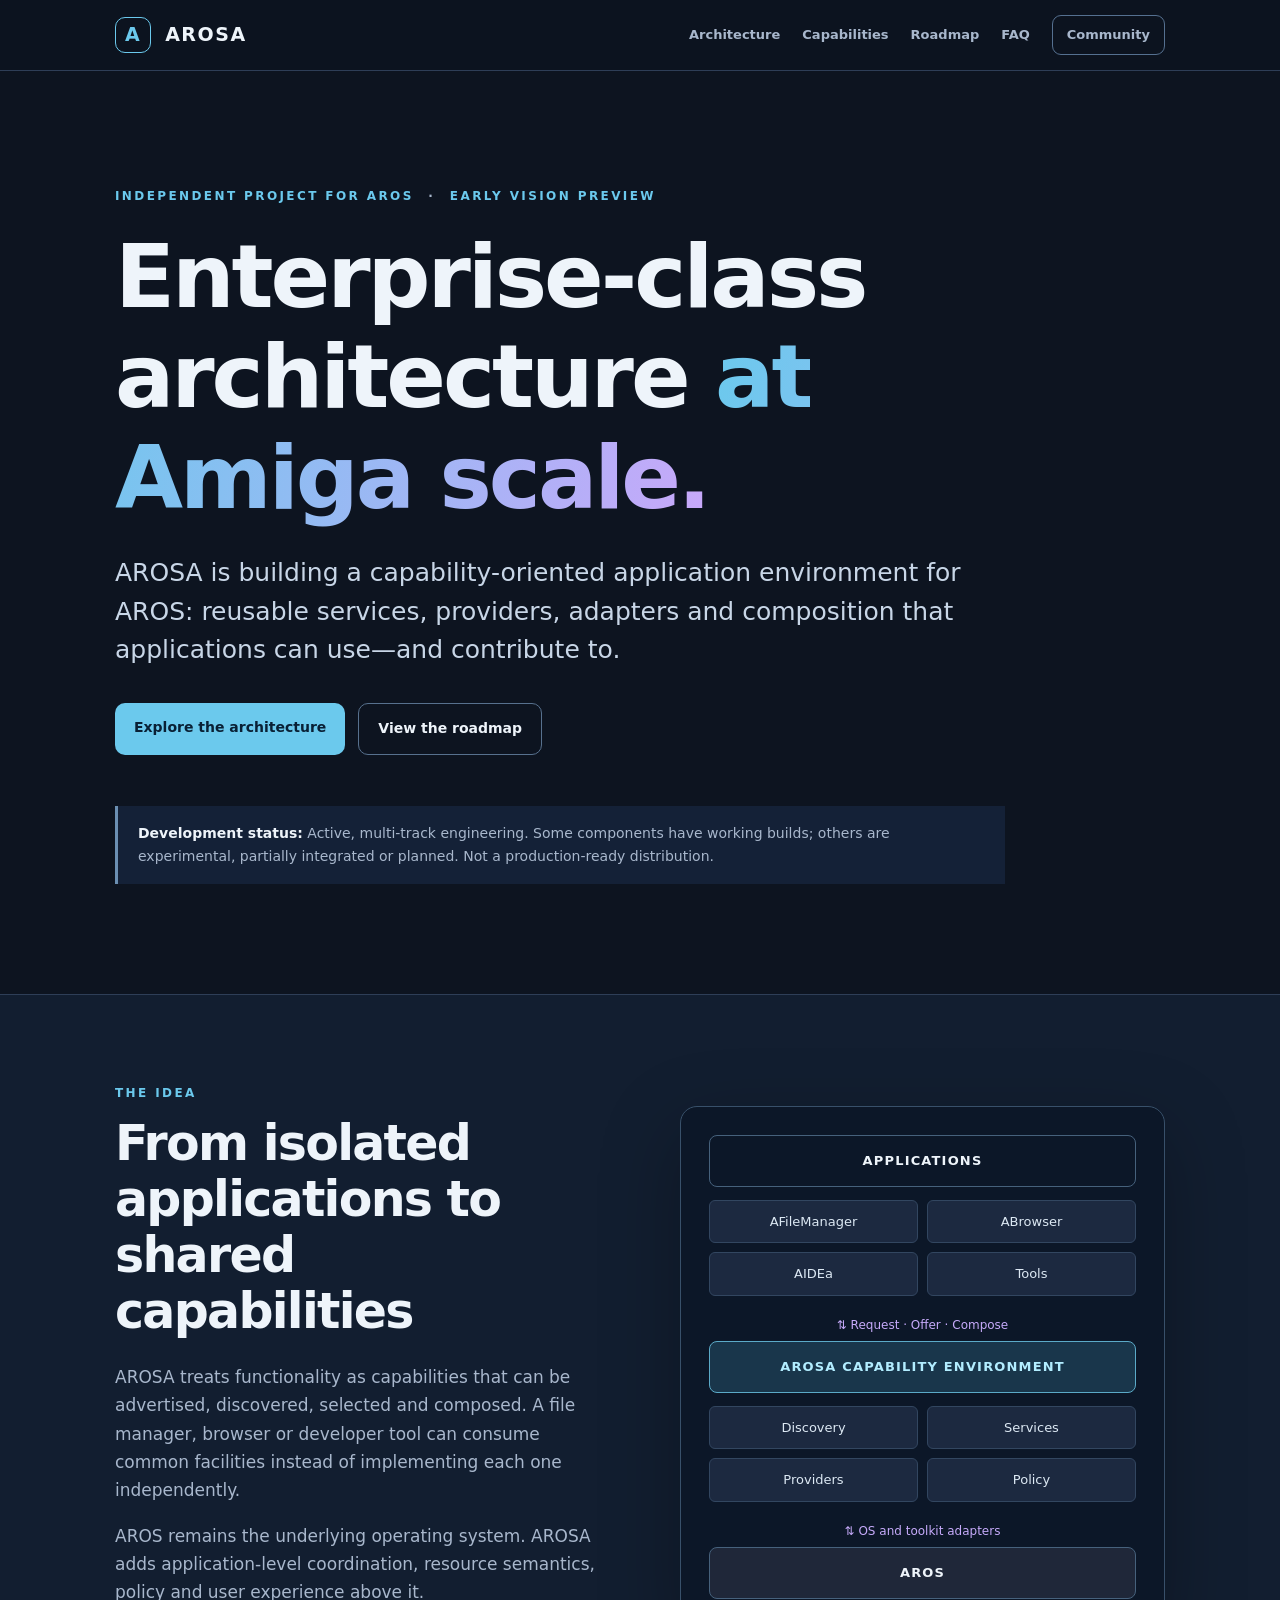
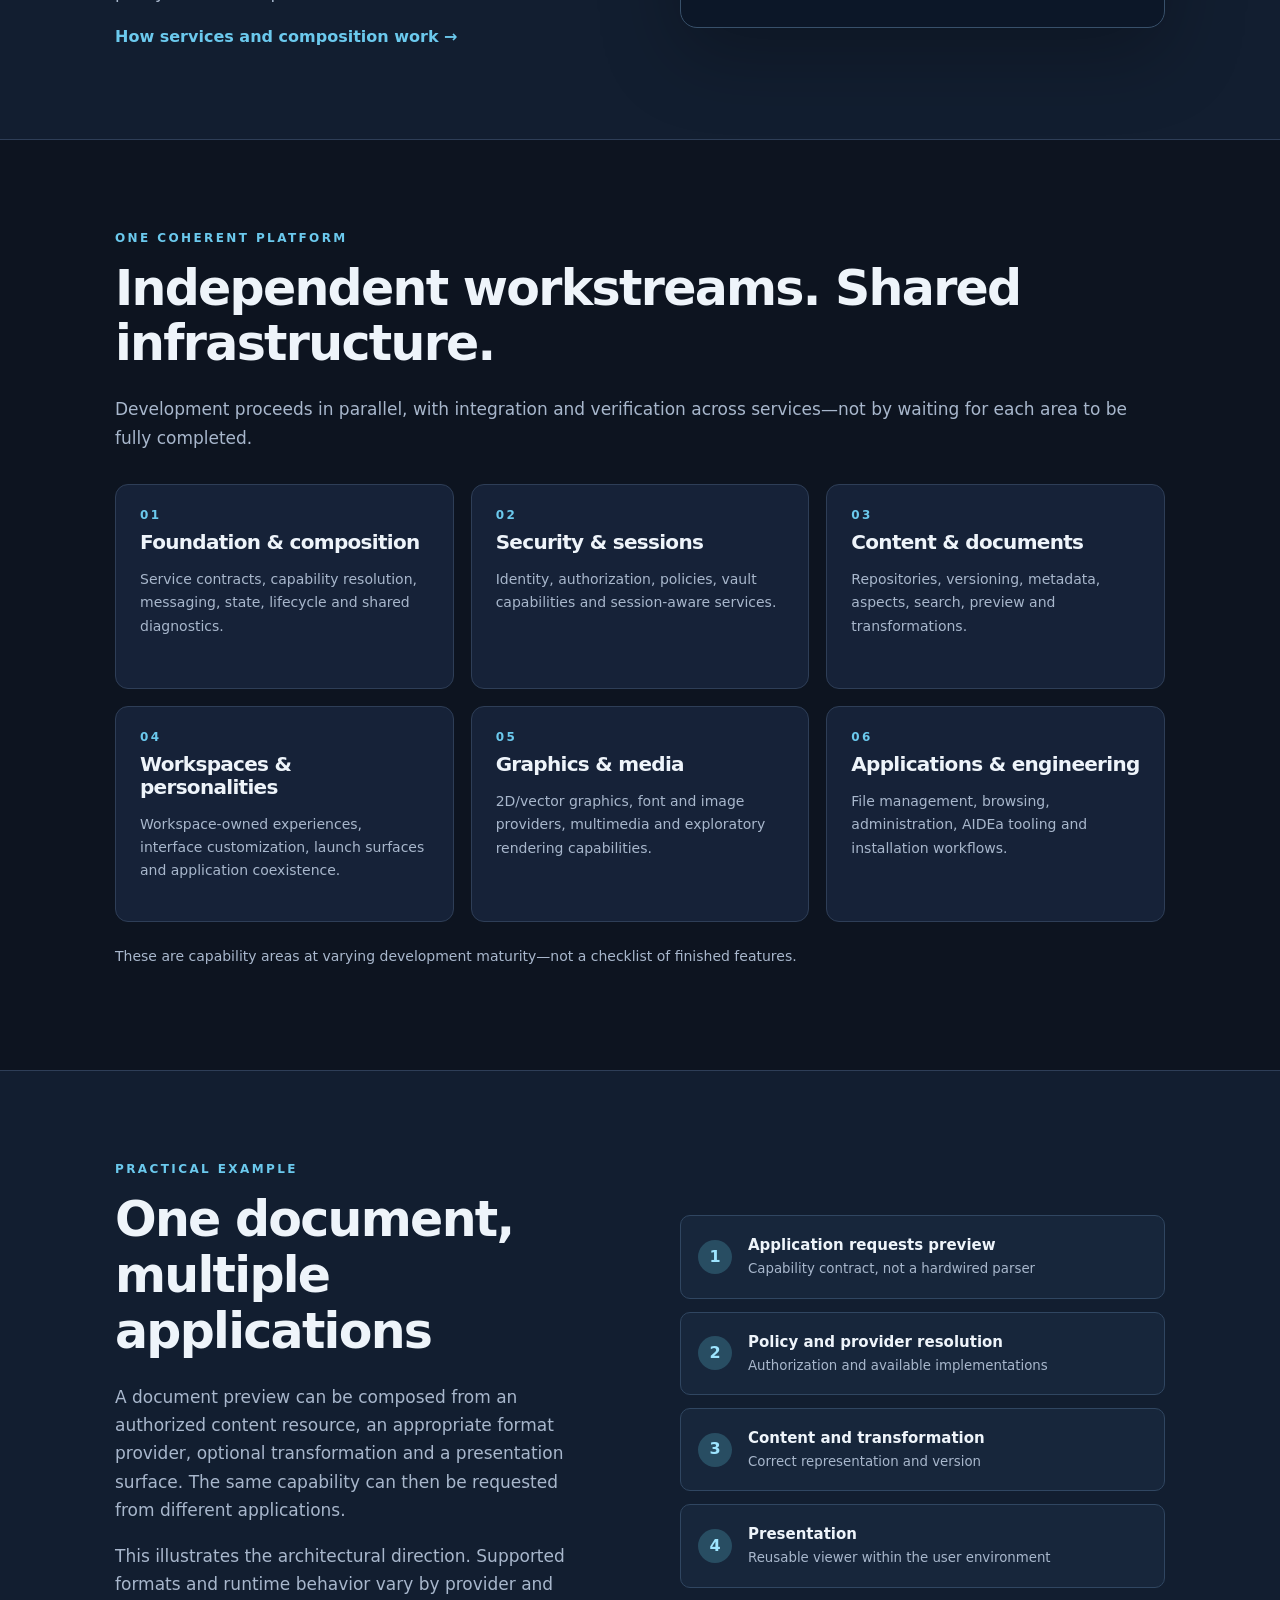
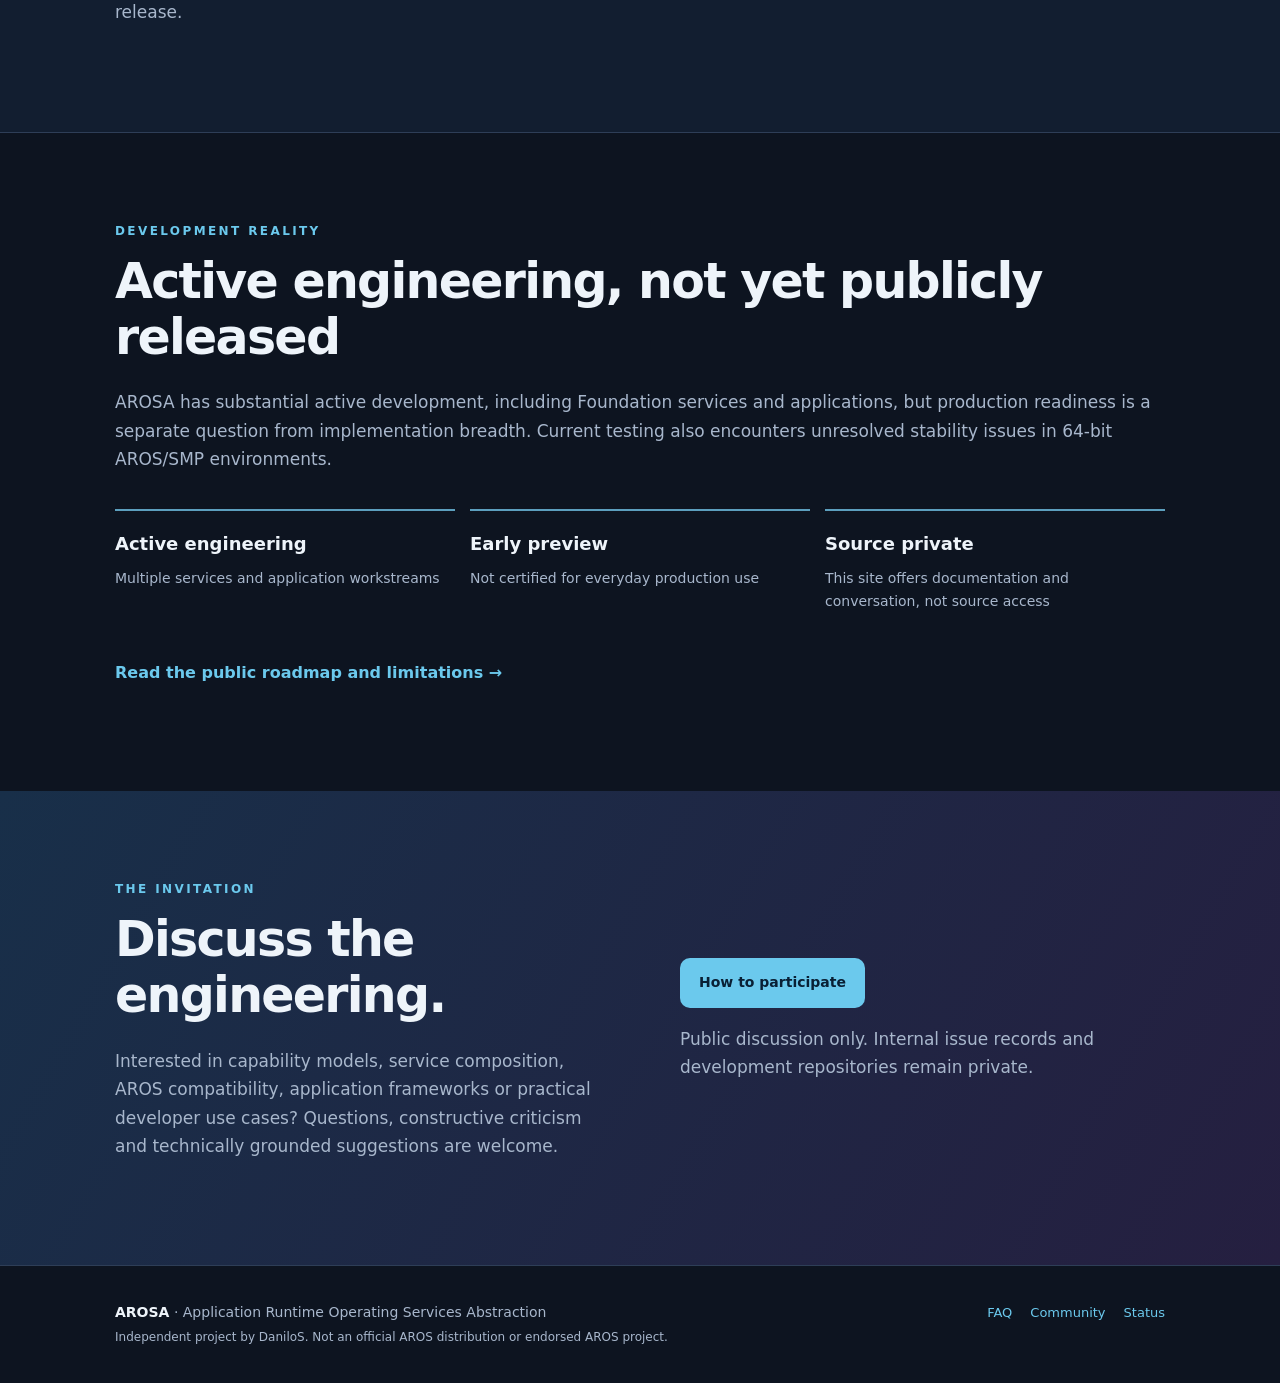
==== docs/index.html @ aa1e1077 "Initial AROSA public project website" ====
<!DOCTYPE html>
<html lang="en">
<head>
<meta charset="utf-8"><meta name="viewport" content="width=device-width,initial-scale=1">
<meta name="description" content="AROSA is an independent capability-oriented application platform under development for AROS. Explore the vision, architecture, progress and public roadmap.">
<meta name="theme-color" content="#101827">
<title>AROSA — Enterprise-class architecture at Amiga scale</title>
<link rel="stylesheet" href="style.css">
</head>
<body>
<a class="skip" href="#main">Skip to content</a>
<header class="nav"><div class="container nav-inner"><a class="wordmark" href="index.html" aria-label="AROSA home"><span class="mark">A</span> AROSA</a><nav aria-label="Main navigation"><a href="#architecture">Architecture</a><a href="#capabilities">Capabilities</a><a href="roadmap.html">Roadmap</a><a href="faq.html">FAQ</a><a class="nav-link" href="community.html">Community</a></nav></div></header>
<main id="main">
<section class="hero container"><div class="eyebrow">Independent project for AROS <span class="dot">·</span> Early vision preview</div><h1>Enterprise-class architecture <em>at Amiga scale.</em></h1><p class="lead">AROSA is building a capability-oriented application environment for AROS: reusable services, providers, adapters and composition that applications can use—and contribute to.</p><div class="actions"><a class="button primary" href="architecture.html">Explore the architecture</a><a class="button secondary" href="roadmap.html">View the roadmap</a></div><div class="note"><strong>Development status:</strong> Active, multi-track engineering. Some components have working builds; others are experimental, partially integrated or planned. Not a production-ready distribution.</div></section>
<section class="section band" id="architecture"><div class="container split"><div><div class="eyebrow">The idea</div><h2>From isolated applications to shared capabilities</h2><p>AROSA treats functionality as capabilities that can be advertised, discovered, selected and composed. A file manager, browser or developer tool can consume common facilities instead of implementing each one independently.</p><p>AROS remains the underlying operating system. AROSA adds application-level coordination, resource semantics, policy and user experience above it.</p><a class="text-link" href="architecture.html">How services and composition work →</a></div><div class="diagram" role="img" aria-label="Applications consume and provide capabilities through AROSA services, providers and adapters on top of AROS"><div class="diagram-title">APPLICATIONS</div><div class="tiles"><span>AFileManager</span><span>ABrowser</span><span>AIDEa</span><span>Tools</span></div><div class="connection">⇅ Request · Offer · Compose</div><div class="diagram-title highlight">AROSA CAPABILITY ENVIRONMENT</div><div class="tiles"><span>Discovery</span><span>Services</span><span>Providers</span><span>Policy</span></div><div class="connection">⇅ OS and toolkit adapters</div><div class="diagram-title base">AROS</div></div></div></section>
<section class="section container" id="capabilities"><div class="eyebrow">One coherent platform</div><h2>Independent workstreams. Shared infrastructure.</h2><p class="intro">Development proceeds in parallel, with integration and verification across services—not by waiting for each area to be fully completed.</p><div class="cards"><article class="feature"><div class="feature-icon">01</div><h3>Foundation & composition</h3><p>Service contracts, capability resolution, messaging, state, lifecycle and shared diagnostics.</p></article><article class="feature"><div class="feature-icon">02</div><h3>Security & sessions</h3><p>Identity, authorization, policies, vault capabilities and session-aware services.</p></article><article class="feature"><div class="feature-icon">03</div><h3>Content & documents</h3><p>Repositories, versioning, metadata, aspects, search, preview and transformations.</p></article><article class="feature"><div class="feature-icon">04</div><h3>Workspaces & personalities</h3><p>Workspace-owned experiences, interface customization, launch surfaces and application coexistence.</p></article><article class="feature"><div class="feature-icon">05</div><h3>Graphics & media</h3><p>2D/vector graphics, font and image providers, multimedia and exploratory rendering capabilities.</p></article><article class="feature"><div class="feature-icon">06</div><h3>Applications & engineering</h3><p>File management, browsing, administration, AIDEa tooling and installation workflows.</p></article></div><p class="subtle">These are capability areas at varying development maturity—not a checklist of finished features.</p></section>
<section class="section band"><div class="container split"><div><div class="eyebrow">Practical example</div><h2>One document, multiple applications</h2><p>A document preview can be composed from an authorized content resource, an appropriate format provider, optional transformation and a presentation surface. The same capability can then be requested from different applications.</p><p>This illustrates the architectural direction. Supported formats and runtime behavior vary by provider and release.</p></div><div class="steps"><div><b>1</b><span><strong>Application requests preview</strong><small>Capability contract, not a hardwired parser</small></span></div><div><b>2</b><span><strong>Policy and provider resolution</strong><small>Authorization and available implementations</small></span></div><div><b>3</b><span><strong>Content and transformation</strong><small>Correct representation and version</small></span></div><div><b>4</b><span><strong>Presentation</strong><small>Reusable viewer within the user environment</small></span></div></div></div></section>
<section class="section container" id="status"><div class="eyebrow">Development reality</div><h2>Active engineering, not yet publicly released</h2><p class="intro">AROSA has substantial active development, including Foundation services and applications, but production readiness is a separate question from implementation breadth. Current testing also encounters unresolved stability issues in 64-bit AROS/SMP environments.</p><div class="status-grid"><div><strong>Active engineering</strong><span>Multiple services and application workstreams</span></div><div><strong>Early preview</strong><span>Not certified for everyday production use</span></div><div><strong>Source private</strong><span>This site offers documentation and conversation, not source access</span></div></div><p><a class="text-link" href="roadmap.html">Read the public roadmap and limitations →</a></p></section>
<section class="section callout"><div class="container split"><div><div class="eyebrow">The invitation</div><h2>Discuss the engineering.</h2><p>Interested in capability models, service composition, AROS compatibility, application frameworks or practical developer use cases? Questions, constructive criticism and technically grounded suggestions are welcome.</p></div><div><a class="button primary" href="community.html">How to participate</a><p class="mini">Public discussion only. Internal issue records and development repositories remain private.</p></div></div></section>
</main><footer><div class="container footer-inner"><div><strong>AROSA</strong> · Application Runtime Operating Services Abstraction<br><small>Independent project by DaniloS. Not an official AROS distribution or endorsed AROS project.</small></div><div><a href="faq.html">FAQ</a><a href="community.html">Community</a><a href="roadmap.html">Status</a></div></div></footer>
</body></html>
---- docs/style.css ----
:root{color-scheme:dark;--bg:#0d1420;--fg:#eef4fa;--muted:#a8b7cc;--line:#2e3e57;--panel:#162238;--accent:#6bc9ed;--accent2:#c8a8fa;--wide:1100px}*{box-sizing:border-box}html{scroll-behavior:smooth}body{margin:0;background:var(--bg);color:var(--fg);font:16px/1.67 system-ui,-apple-system,BlinkMacSystemFont,"Segoe UI",sans-serif}a{color:var(--accent)}a:hover{color:#a0edff}a:focus-visible{outline:3px solid var(--accent);outline-offset:4px;border-radius:4px}.container{max-width:var(--wide);margin:0 auto;padding:0 25px}.skip{position:absolute;top:-100px;left:12px;z-index:5;background:#fff;color:#121827;padding:12px}.skip:focus{top:10px}.nav{border-bottom:1px solid var(--line);background:rgba(13,20,32,.96);position:sticky;top:0;z-index:2}.nav-inner{display:flex;gap:20px;align-items:center;justify-content:space-between;min-height:70px}.wordmark{text-decoration:none;font-size:19px;font-weight:820;letter-spacing:.08em;color:var(--fg)}.mark{display:inline-flex;align-items:center;justify-content:center;border:1px solid var(--accent);border-radius:10px;width:36px;height:36px;color:var(--accent);margin-right:6px}.nav nav{display:flex;gap:22px;align-items:center;flex-wrap:wrap}.nav nav a{font-size:13px;font-weight:650;color:var(--muted);text-decoration:none}.nav nav a:hover{color:var(--fg)}.nav-link{border:1px solid #557090;padding:8px 14px;border-radius:9px}.hero{padding-top:115px;padding-bottom:110px}.eyebrow{font-size:12px;text-transform:uppercase;letter-spacing:.2em;font-weight:750;color:var(--accent)}.dot{padding:0 8px;color:var(--muted)}h1,h2,h3{line-height:1.14;letter-spacing:-.035em}h1{font-size:clamp(45px,7.1vw,88px);max-width:980px;margin:21px 0 26px;font-weight:790}h1 em{font-style:normal;background:linear-gradient(100deg,var(--accent),var(--accent2));-webkit-background-clip:text;background-clip:text;color:transparent}h2{font-size:clamp(32px,4vw,49px);margin:13px 0 23px}h3{font-size:20px;margin:10px 0 12px}.lead{font-size:clamp(19px,2.35vw,25px);max-width:850px;color:#c8d6e7;line-height:1.55}.actions{display:flex;gap:13px;flex-wrap:wrap;margin:33px 0}.button{display:inline-block;border-radius:10px;text-decoration:none;font-weight:750;padding:13px 19px;font-size:14px}.primary{background:var(--accent);color:#092035}.primary:hover{background:#a0edff;color:#092035}.secondary{border:1px solid #57718e;color:var(--fg);background:transparent}.secondary:hover{color:#fff;border-color:var(--accent)}.note{border-left:3px solid #6b8fb2;background:#142137;padding:16px 20px;max-width:890px;margin-top:51px;color:var(--muted);font-size:14px}.note strong{color:var(--fg)}.section{padding-top:88px;padding-bottom:88px}.band{background:#121e30;border-top:1px solid var(--line);border-bottom:1px solid var(--line)}.split{display:grid;grid-template-columns:1fr 1fr;gap:80px;align-items:center}.split p,.intro{color:var(--muted);font-size:17px}.text-link{text-decoration:none;font-weight:750}.diagram{background:#0c1728;border:1px solid #38506a;padding:28px;border-radius:17px;box-shadow:0 25px 80px #0004}.diagram-title{text-align:center;border:1px solid #46617c;padding:14px;border-radius:8px;font-weight:800;font-size:13px;letter-spacing:.09em}.diagram-title.highlight{background:#19364b;border-color:#5baac8;color:#b2edff}.diagram-title.base{background:#1f2739}.tiles{display:grid;grid-template-columns:repeat(2,1fr);gap:9px;margin:13px 0}.tiles span{text-align:center;background:#1c2940;border:1px solid #324660;border-radius:6px;padding:10px 5px;font-size:13px;color:#dce8f3}.connection{text-align:center;font-size:12px;color:#c6aafa;padding:6px}.cards{display:grid;grid-template-columns:repeat(3,1fr);gap:17px;margin-top:32px}.feature{background:var(--panel);border:1px solid var(--line);padding:24px;border-radius:13px;min-height:205px}.feature p,.subtle{color:var(--muted);font-size:14px}.feature-icon{color:var(--accent);font:750 12px/1 system-ui;letter-spacing:.2em}.subtle{margin-top:23px}.steps{display:grid;gap:13px}.steps>div{display:flex;align-items:center;gap:16px;background:#17263b;padding:17px;border-radius:10px;border:1px solid #304661}.steps b{border-radius:50%;width:34px;height:34px;display:grid;place-items:center;background:#284d62;color:#9ee5ff;flex:none}.steps strong{display:block;font-size:15px}.steps small{display:block;color:var(--muted)}.status-grid{display:grid;grid-template-columns:repeat(3,1fr);gap:15px;margin:35px 0}.status-grid>div{border-top:2px solid #5c9fbe;padding:18px 10px 12px 0}.status-grid strong{display:block;font-size:18px}.status-grid span{display:block;font-size:14px;color:var(--muted);margin-top:8px}.callout{background:linear-gradient(120deg,#182f49,#251f40)}.mini{font-size:13px;color:var(--muted)}footer{border-top:1px solid var(--line);padding:35px 0;color:var(--muted);font-size:14px}.footer-inner{display:flex;justify-content:space-between;gap:30px}.footer-inner strong{color:var(--fg)}footer a{margin-left:18px;text-decoration:none;font-size:13px}footer small{font-size:12px}.page-hero{padding:76px 25px 45px}.page-hero h1{font-size:clamp(40px,6vw,67px)}.page-content{padding-bottom:100px;max-width:920px}.page-content h2{font-size:30px;margin-top:55px}.page-content h3{margin-top:32px}.page-content p,.page-content li{color:var(--muted)}.page-content li{margin:10px 0}.page-content strong{color:var(--fg)}.page-content .note{margin:28px 0}.table-wrap{overflow-x:auto}table{border-collapse:collapse;width:100%;font-size:14px}td,th{text-align:left;vertical-align:top;padding:13px;border-bottom:1px solid var(--line)}th{color:var(--fg);background:#18283a}td{color:var(--muted)}.pill{font-size:11px;letter-spacing:.06em;text-transform:uppercase;color:#c0dded;border:1px solid #46647a;border-radius:20px;padding:3px 8px;white-space:nowrap}@media(max-width:760px){.nav-inner{align-items:flex-start;padding-top:15px;padding-bottom:15px;flex-direction:column}.nav nav{gap:12px}.hero{padding-top:68px;padding-bottom:65px}.section{padding-top:60px;padding-bottom:60px}.split{grid-template-columns:1fr;gap:35px}.cards{grid-template-columns:1fr 1fr}.status-grid{grid-template-columns:1fr}.footer-inner{flex-direction:column}.footer-inner a{margin:0 15px 0 0}}@media(max-width:520px){.cards{grid-template-columns:1fr}.container{padding:0 18px}.nav nav a{font-size:12px}.hero .actions .button{width:100%;text-align:center}}@media(prefers-reduced-motion:reduce){html{scroll-behavior:auto}}
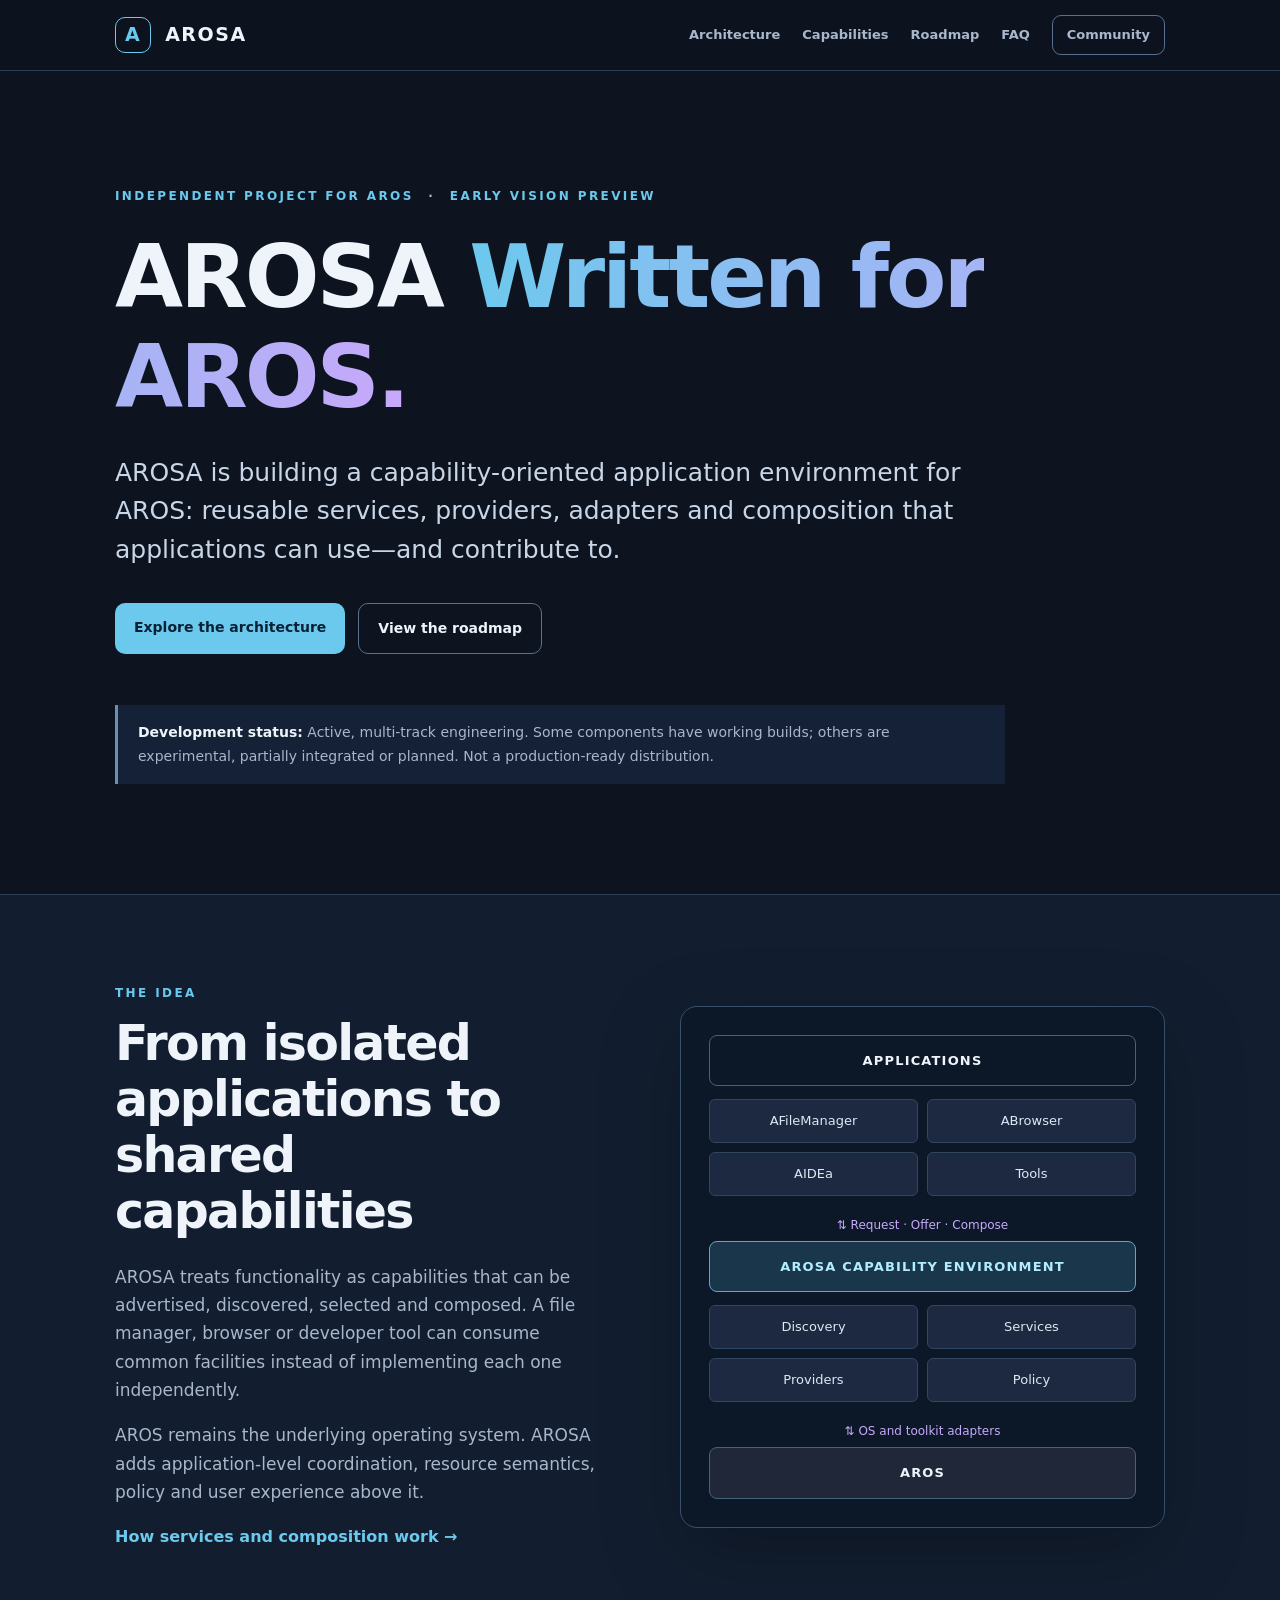
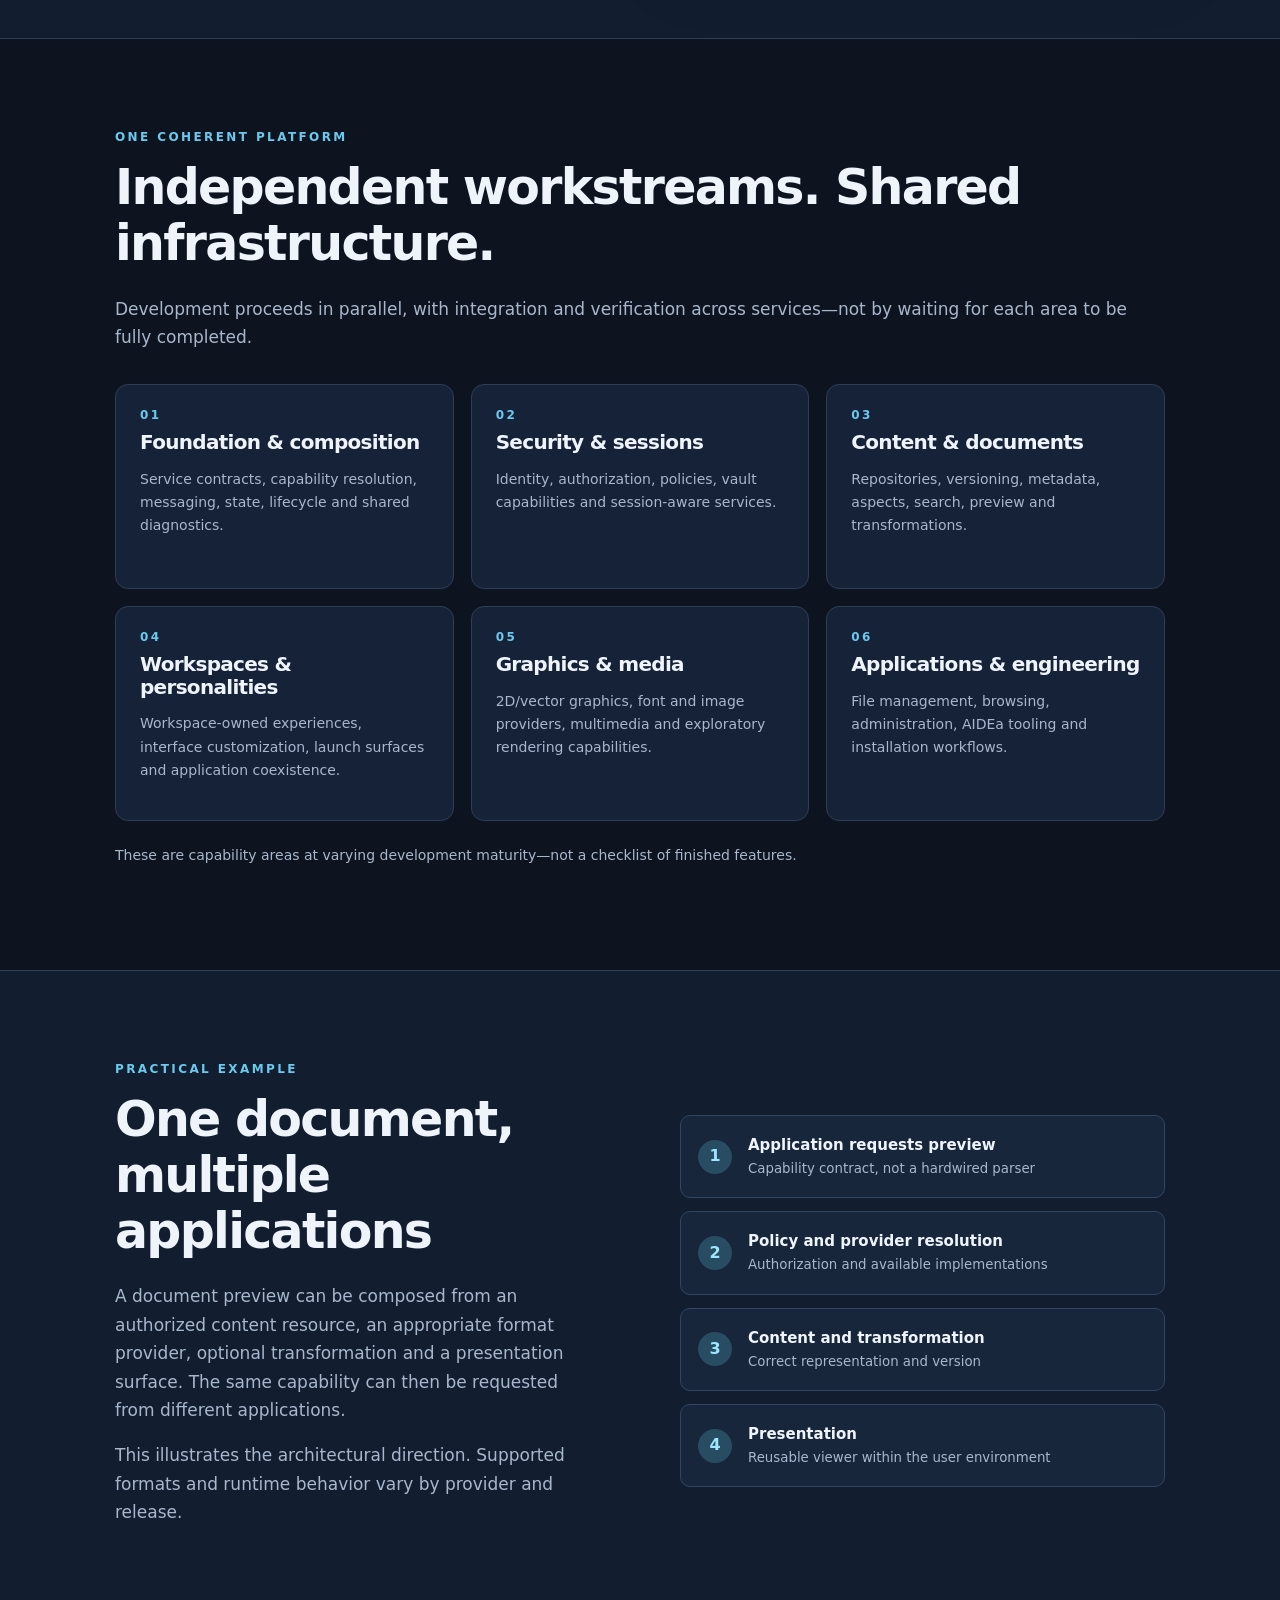
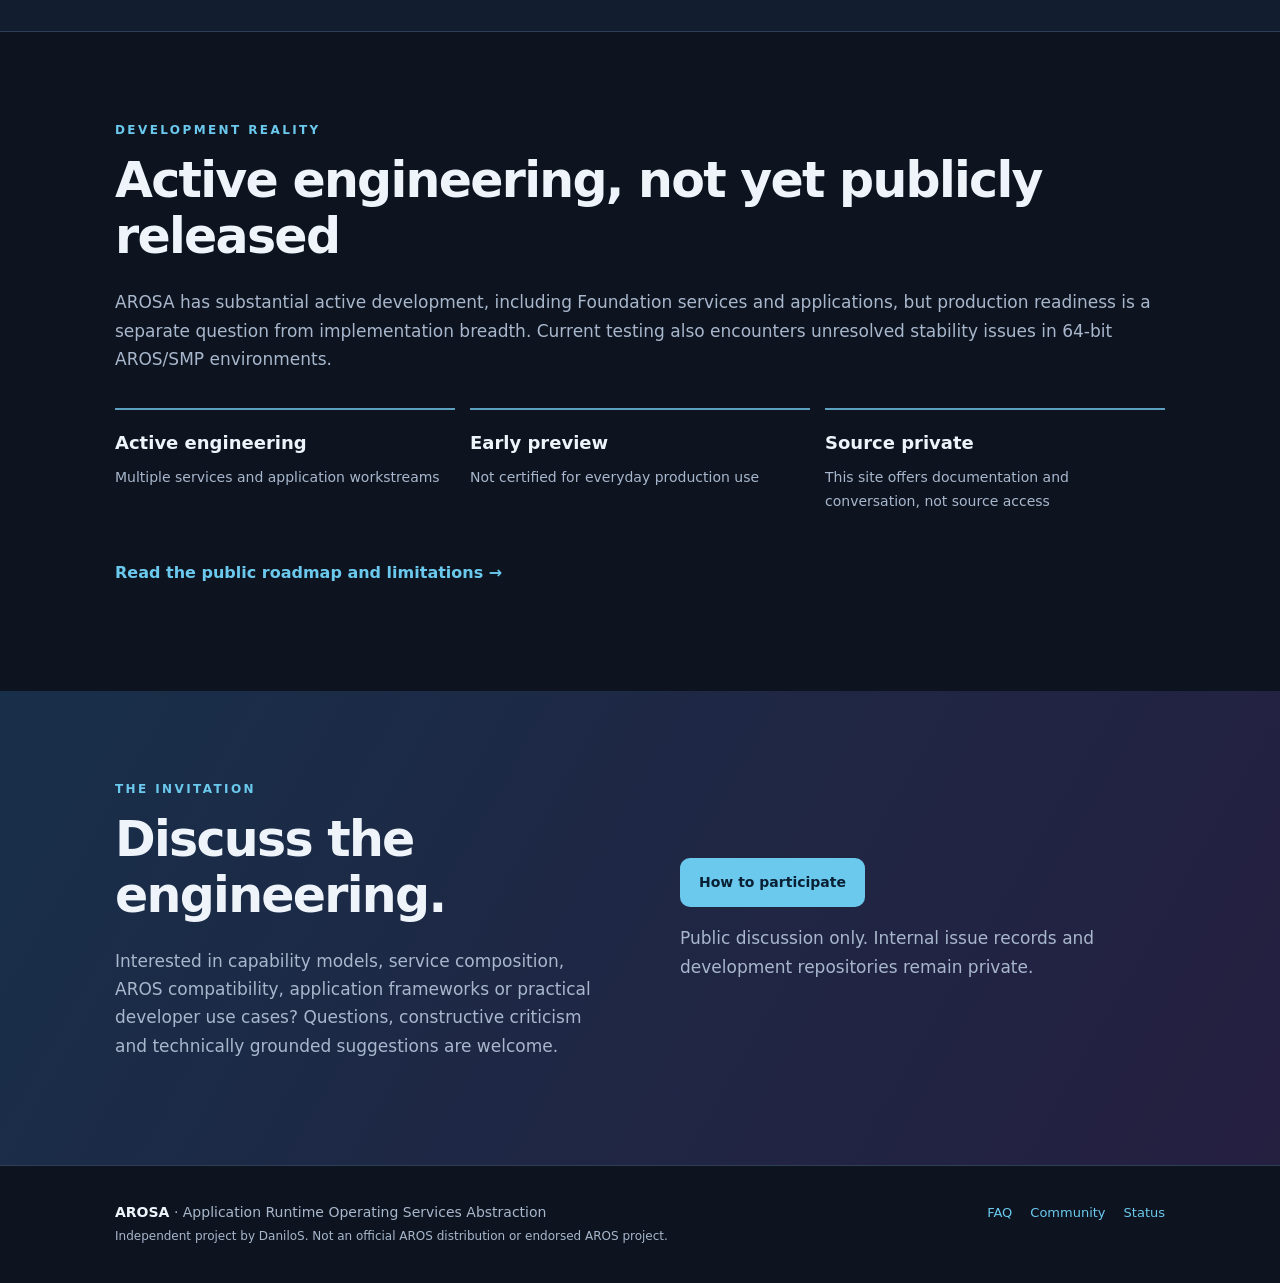
==== commit ff6ec89c: "Use Written for AROS for prereleases; reserve stronger tagline for AROSA 1.0" ====
--- a/docs/index.html
+++ b/docs/index.html
@@ -4,14 +4,14 @@
 <meta charset="utf-8"><meta name="viewport" content="width=device-width,initial-scale=1">
 <meta name="description" content="AROSA is an independent capability-oriented application platform under development for AROS. Explore the vision, architecture, progress and public roadmap.">
 <meta name="theme-color" content="#101827">
-<title>AROSA — Enterprise-class architecture at Amiga scale</title>
+<title>AROSA — Written for AROS</title>
 <link rel="stylesheet" href="style.css">
 </head>
 <body>
 <a class="skip" href="#main">Skip to content</a>
 <header class="nav"><div class="container nav-inner"><a class="wordmark" href="index.html" aria-label="AROSA home"><span class="mark">A</span> AROSA</a><nav aria-label="Main navigation"><a href="#architecture">Architecture</a><a href="#capabilities">Capabilities</a><a href="roadmap.html">Roadmap</a><a href="faq.html">FAQ</a><a class="nav-link" href="community.html">Community</a></nav></div></header>
 <main id="main">
-<section class="hero container"><div class="eyebrow">Independent project for AROS <span class="dot">·</span> Early vision preview</div><h1>Enterprise-class architecture <em>at Amiga scale.</em></h1><p class="lead">AROSA is building a capability-oriented application environment for AROS: reusable services, providers, adapters and composition that applications can use—and contribute to.</p><div class="actions"><a class="button primary" href="architecture.html">Explore the architecture</a><a class="button secondary" href="roadmap.html">View the roadmap</a></div><div class="note"><strong>Development status:</strong> Active, multi-track engineering. Some components have working builds; others are experimental, partially integrated or planned. Not a production-ready distribution.</div></section>
+<section class="hero container"><div class="eyebrow">Independent project for AROS <span class="dot">·</span> Early vision preview</div><h1>AROSA <em>Written for AROS.</em></h1><p class="lead">AROSA is building a capability-oriented application environment for AROS: reusable services, providers, adapters and composition that applications can use—and contribute to.</p><div class="actions"><a class="button primary" href="architecture.html">Explore the architecture</a><a class="button secondary" href="roadmap.html">View the roadmap</a></div><div class="note"><strong>Development status:</strong> Active, multi-track engineering. Some components have working builds; others are experimental, partially integrated or planned. Not a production-ready distribution.</div></section>
 <section class="section band" id="architecture"><div class="container split"><div><div class="eyebrow">The idea</div><h2>From isolated applications to shared capabilities</h2><p>AROSA treats functionality as capabilities that can be advertised, discovered, selected and composed. A file manager, browser or developer tool can consume common facilities instead of implementing each one independently.</p><p>AROS remains the underlying operating system. AROSA adds application-level coordination, resource semantics, policy and user experience above it.</p><a class="text-link" href="architecture.html">How services and composition work →</a></div><div class="diagram" role="img" aria-label="Applications consume and provide capabilities through AROSA services, providers and adapters on top of AROS"><div class="diagram-title">APPLICATIONS</div><div class="tiles"><span>AFileManager</span><span>ABrowser</span><span>AIDEa</span><span>Tools</span></div><div class="connection">⇅ Request · Offer · Compose</div><div class="diagram-title highlight">AROSA CAPABILITY ENVIRONMENT</div><div class="tiles"><span>Discovery</span><span>Services</span><span>Providers</span><span>Policy</span></div><div class="connection">⇅ OS and toolkit adapters</div><div class="diagram-title base">AROS</div></div></div></section>
 <section class="section container" id="capabilities"><div class="eyebrow">One coherent platform</div><h2>Independent workstreams. Shared infrastructure.</h2><p class="intro">Development proceeds in parallel, with integration and verification across services—not by waiting for each area to be fully completed.</p><div class="cards"><article class="feature"><div class="feature-icon">01</div><h3>Foundation & composition</h3><p>Service contracts, capability resolution, messaging, state, lifecycle and shared diagnostics.</p></article><article class="feature"><div class="feature-icon">02</div><h3>Security & sessions</h3><p>Identity, authorization, policies, vault capabilities and session-aware services.</p></article><article class="feature"><div class="feature-icon">03</div><h3>Content & documents</h3><p>Repositories, versioning, metadata, aspects, search, preview and transformations.</p></article><article class="feature"><div class="feature-icon">04</div><h3>Workspaces & personalities</h3><p>Workspace-owned experiences, interface customization, launch surfaces and application coexistence.</p></article><article class="feature"><div class="feature-icon">05</div><h3>Graphics & media</h3><p>2D/vector graphics, font and image providers, multimedia and exploratory rendering capabilities.</p></article><article class="feature"><div class="feature-icon">06</div><h3>Applications & engineering</h3><p>File management, browsing, administration, AIDEa tooling and installation workflows.</p></article></div><p class="subtle">These are capability areas at varying development maturity—not a checklist of finished features.</p></section>
 <section class="section band"><div class="container split"><div><div class="eyebrow">Practical example</div><h2>One document, multiple applications</h2><p>A document preview can be composed from an authorized content resource, an appropriate format provider, optional transformation and a presentation surface. The same capability can then be requested from different applications.</p><p>This illustrates the architectural direction. Supported formats and runtime behavior vary by provider and release.</p></div><div class="steps"><div><b>1</b><span><strong>Application requests preview</strong><small>Capability contract, not a hardwired parser</small></span></div><div><b>2</b><span><strong>Policy and provider resolution</strong><small>Authorization and available implementations</small></span></div><div><b>3</b><span><strong>Content and transformation</strong><small>Correct representation and version</small></span></div><div><b>4</b><span><strong>Presentation</strong><small>Reusable viewer within the user environment</small></span></div></div></div></section>
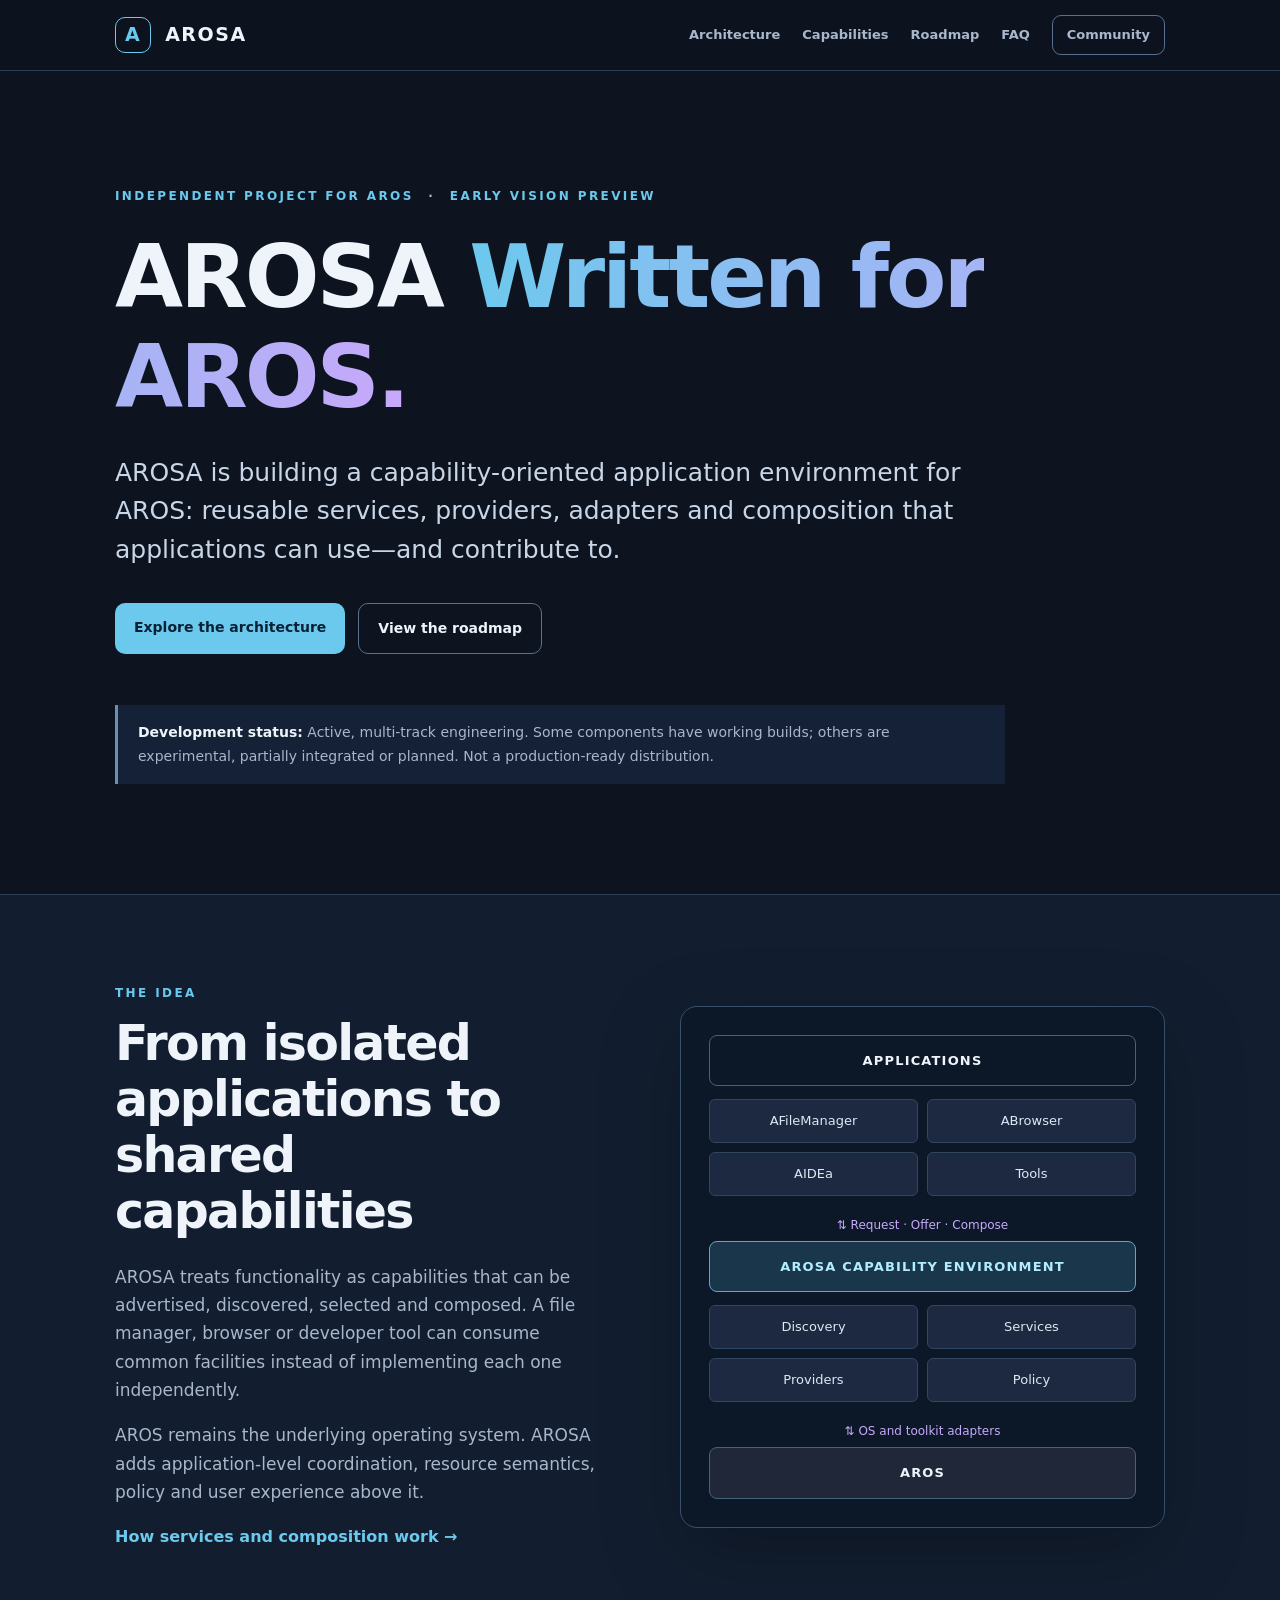
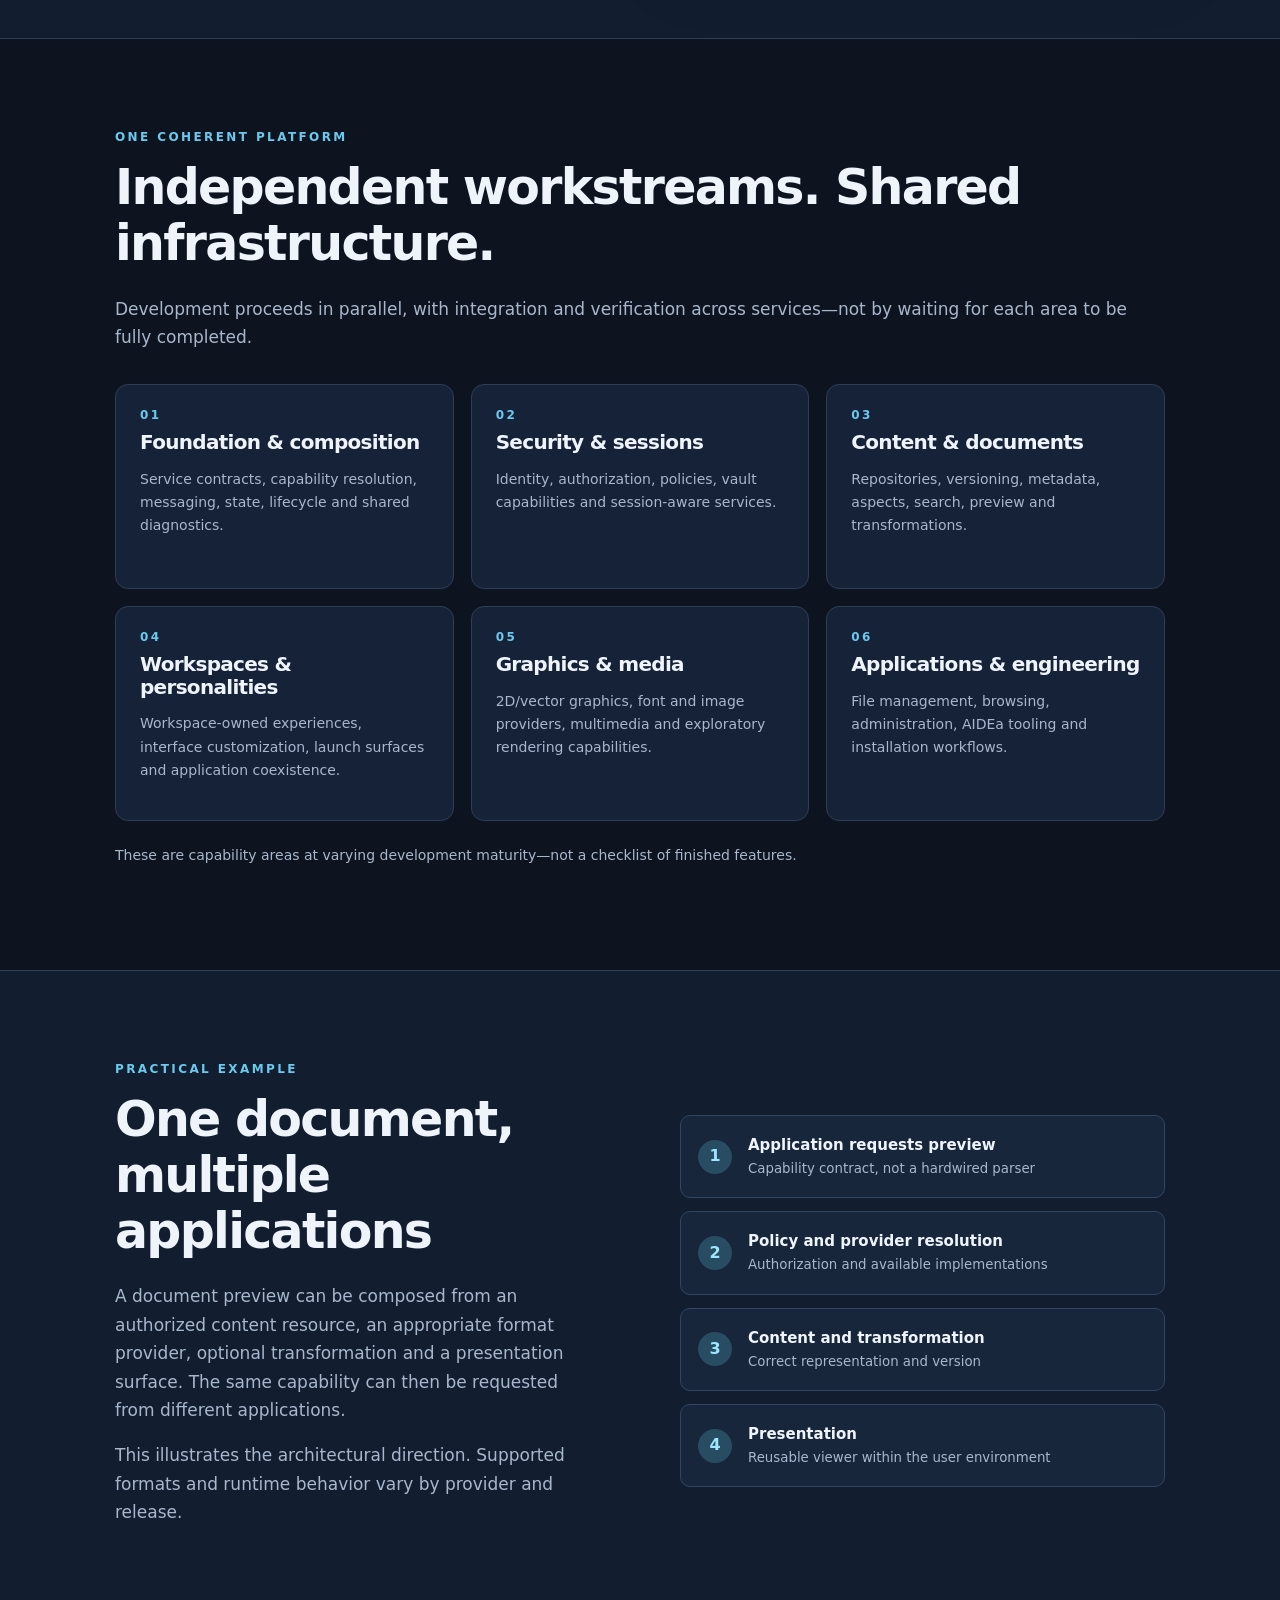
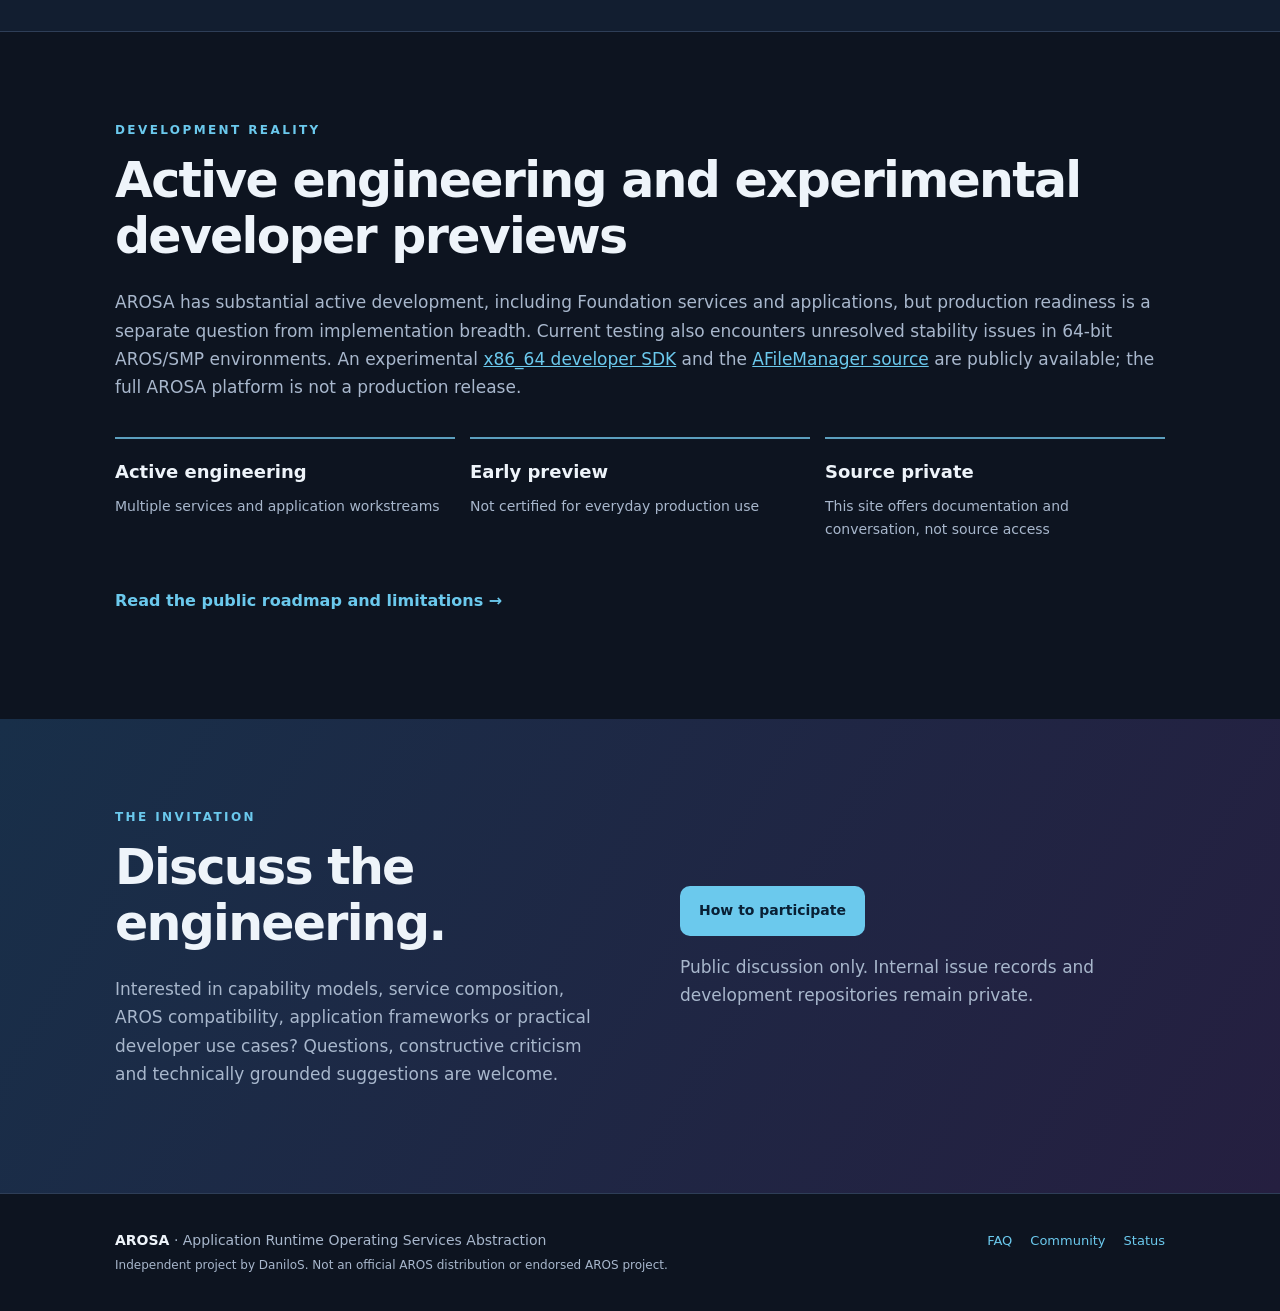
==== commit 23a96b7f: "Align public preview pages with SDK availability and Written for AROS identity" ====
--- a/docs/index.html
+++ b/docs/index.html
@@ -15,7 +15,7 @@
 <section class="section band" id="architecture"><div class="container split"><div><div class="eyebrow">The idea</div><h2>From isolated applications to shared capabilities</h2><p>AROSA treats functionality as capabilities that can be advertised, discovered, selected and composed. A file manager, browser or developer tool can consume common facilities instead of implementing each one independently.</p><p>AROS remains the underlying operating system. AROSA adds application-level coordination, resource semantics, policy and user experience above it.</p><a class="text-link" href="architecture.html">How services and composition work →</a></div><div class="diagram" role="img" aria-label="Applications consume and provide capabilities through AROSA services, providers and adapters on top of AROS"><div class="diagram-title">APPLICATIONS</div><div class="tiles"><span>AFileManager</span><span>ABrowser</span><span>AIDEa</span><span>Tools</span></div><div class="connection">⇅ Request · Offer · Compose</div><div class="diagram-title highlight">AROSA CAPABILITY ENVIRONMENT</div><div class="tiles"><span>Discovery</span><span>Services</span><span>Providers</span><span>Policy</span></div><div class="connection">⇅ OS and toolkit adapters</div><div class="diagram-title base">AROS</div></div></div></section>
 <section class="section container" id="capabilities"><div class="eyebrow">One coherent platform</div><h2>Independent workstreams. Shared infrastructure.</h2><p class="intro">Development proceeds in parallel, with integration and verification across services—not by waiting for each area to be fully completed.</p><div class="cards"><article class="feature"><div class="feature-icon">01</div><h3>Foundation & composition</h3><p>Service contracts, capability resolution, messaging, state, lifecycle and shared diagnostics.</p></article><article class="feature"><div class="feature-icon">02</div><h3>Security & sessions</h3><p>Identity, authorization, policies, vault capabilities and session-aware services.</p></article><article class="feature"><div class="feature-icon">03</div><h3>Content & documents</h3><p>Repositories, versioning, metadata, aspects, search, preview and transformations.</p></article><article class="feature"><div class="feature-icon">04</div><h3>Workspaces & personalities</h3><p>Workspace-owned experiences, interface customization, launch surfaces and application coexistence.</p></article><article class="feature"><div class="feature-icon">05</div><h3>Graphics & media</h3><p>2D/vector graphics, font and image providers, multimedia and exploratory rendering capabilities.</p></article><article class="feature"><div class="feature-icon">06</div><h3>Applications & engineering</h3><p>File management, browsing, administration, AIDEa tooling and installation workflows.</p></article></div><p class="subtle">These are capability areas at varying development maturity—not a checklist of finished features.</p></section>
 <section class="section band"><div class="container split"><div><div class="eyebrow">Practical example</div><h2>One document, multiple applications</h2><p>A document preview can be composed from an authorized content resource, an appropriate format provider, optional transformation and a presentation surface. The same capability can then be requested from different applications.</p><p>This illustrates the architectural direction. Supported formats and runtime behavior vary by provider and release.</p></div><div class="steps"><div><b>1</b><span><strong>Application requests preview</strong><small>Capability contract, not a hardwired parser</small></span></div><div><b>2</b><span><strong>Policy and provider resolution</strong><small>Authorization and available implementations</small></span></div><div><b>3</b><span><strong>Content and transformation</strong><small>Correct representation and version</small></span></div><div><b>4</b><span><strong>Presentation</strong><small>Reusable viewer within the user environment</small></span></div></div></div></section>
-<section class="section container" id="status"><div class="eyebrow">Development reality</div><h2>Active engineering, not yet publicly released</h2><p class="intro">AROSA has substantial active development, including Foundation services and applications, but production readiness is a separate question from implementation breadth. Current testing also encounters unresolved stability issues in 64-bit AROS/SMP environments.</p><div class="status-grid"><div><strong>Active engineering</strong><span>Multiple services and application workstreams</span></div><div><strong>Early preview</strong><span>Not certified for everyday production use</span></div><div><strong>Source private</strong><span>This site offers documentation and conversation, not source access</span></div></div><p><a class="text-link" href="roadmap.html">Read the public roadmap and limitations →</a></p></section>
+<section class="section container" id="status"><div class="eyebrow">Development reality</div><h2>Active engineering and experimental developer previews</h2><p class="intro">AROSA has substantial active development, including Foundation services and applications, but production readiness is a separate question from implementation breadth. Current testing also encounters unresolved stability issues in 64-bit AROS/SMP environments. An experimental <a href="https://github.com/danilos/AROSA-SDK">x86_64 developer SDK</a> and the <a href="https://github.com/danilos/AFileManager">AFileManager source</a> are publicly available; the full AROSA platform is not a production release.</p><div class="status-grid"><div><strong>Active engineering</strong><span>Multiple services and application workstreams</span></div><div><strong>Early preview</strong><span>Not certified for everyday production use</span></div><div><strong>Source private</strong><span>This site offers documentation and conversation, not source access</span></div></div><p><a class="text-link" href="roadmap.html">Read the public roadmap and limitations →</a></p></section>
 <section class="section callout"><div class="container split"><div><div class="eyebrow">The invitation</div><h2>Discuss the engineering.</h2><p>Interested in capability models, service composition, AROS compatibility, application frameworks or practical developer use cases? Questions, constructive criticism and technically grounded suggestions are welcome.</p></div><div><a class="button primary" href="community.html">How to participate</a><p class="mini">Public discussion only. Internal issue records and development repositories remain private.</p></div></div></section>
 </main><footer><div class="container footer-inner"><div><strong>AROSA</strong> · Application Runtime Operating Services Abstraction<br><small>Independent project by DaniloS. Not an official AROS distribution or endorsed AROS project.</small></div><div><a href="faq.html">FAQ</a><a href="community.html">Community</a><a href="roadmap.html">Status</a></div></div></footer>
 </body></html>
